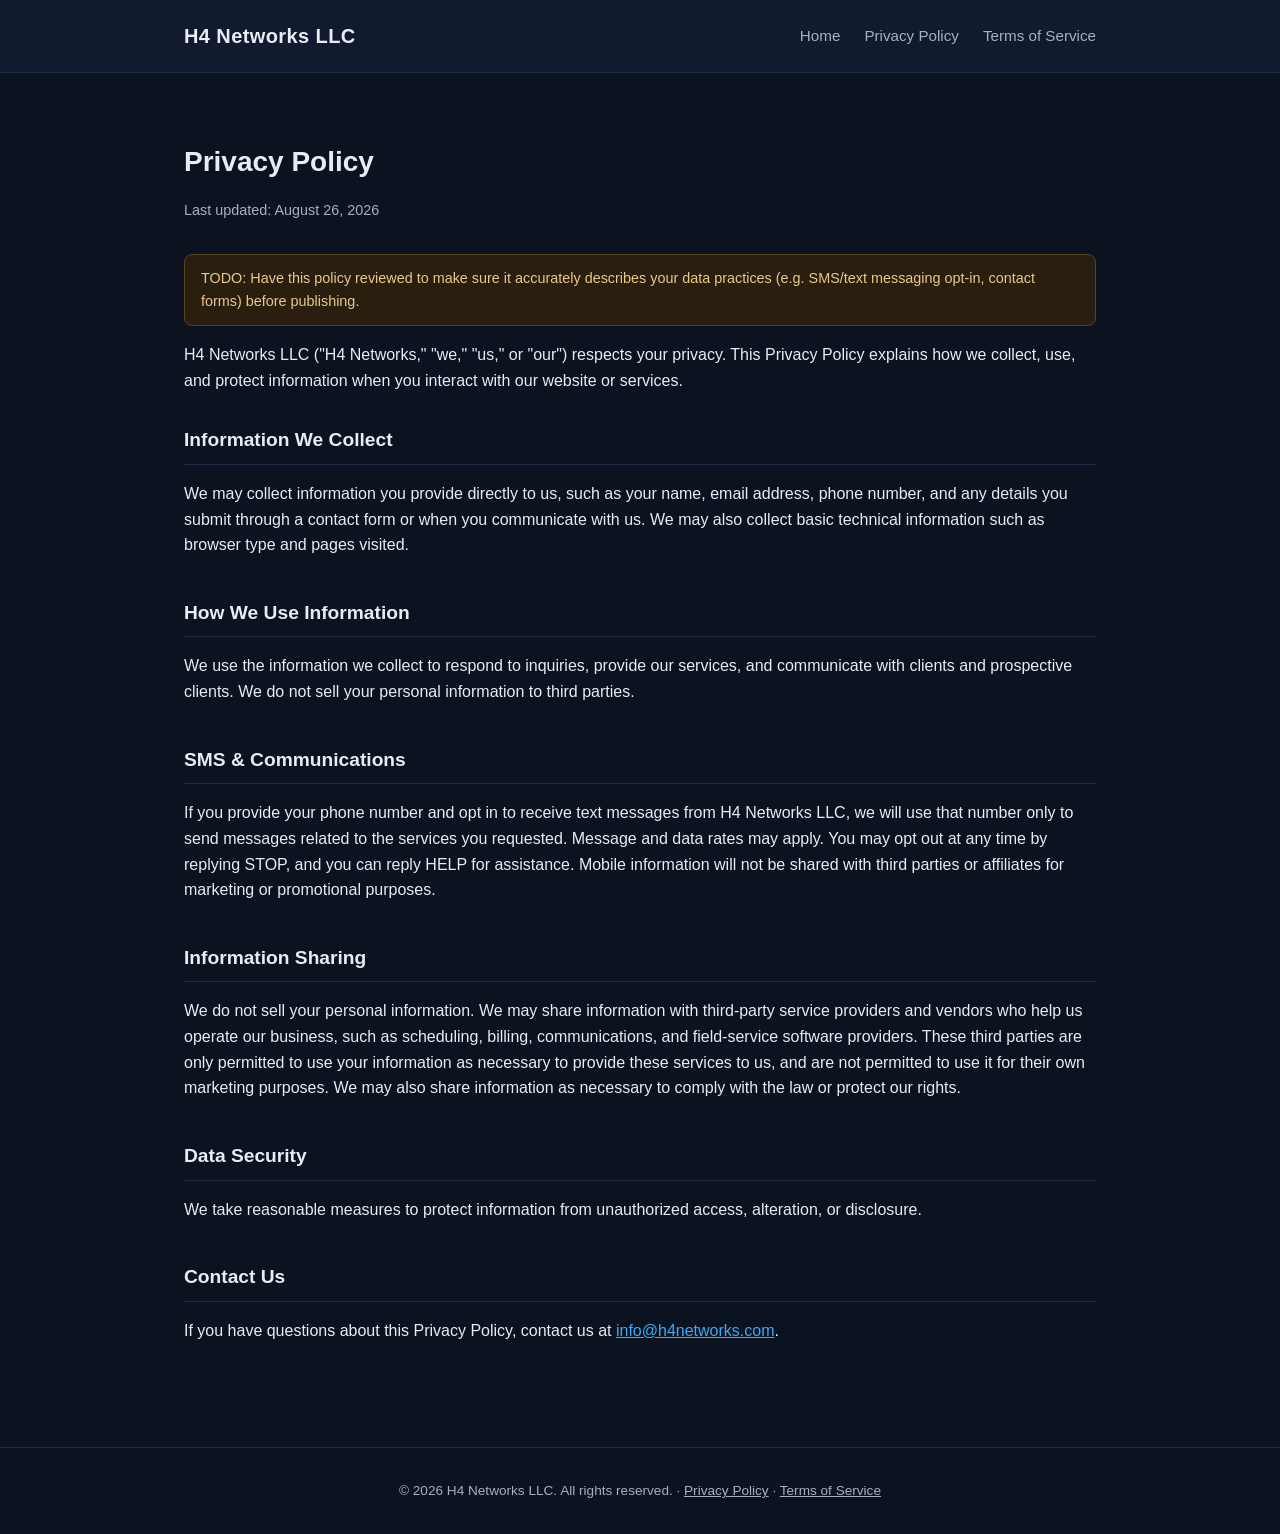
==== privacy.html @ 7e6a8252 "Initial commit: H4 Networks LLC business site Home, Privacy Policy, and Terms of Service pages for T" ====
<!DOCTYPE html>
<html lang="en">
<head>
<meta charset="UTF-8">
<meta name="viewport" content="width=device-width, initial-scale=1.0">
<title>Privacy Policy | H4 Networks LLC</title>
<link rel="stylesheet" href="assets/style.css">
</head>
<body class="legal">
<header>
  <div class="nav">
    <a class="brand" href="index.html">H4 Networks LLC</a>
    <nav class="nav-links">
      <a href="index.html">Home</a>
      <a href="privacy.html">Privacy Policy</a>
      <a href="terms.html">Terms of Service</a>
    </nav>
  </div>
</header>

<main>
  <h1>Privacy Policy</h1>
  <p class="updated">Last updated: August 26, 2026</p>

  <div class="todo">
    TODO: Have this policy reviewed to make sure it accurately describes your data practices (e.g. SMS/text messaging opt-in, contact forms) before publishing.
  </div>

  <p>
    H4 Networks LLC ("H4 Networks," "we," "us," or "our") respects your privacy. This Privacy
    Policy explains how we collect, use, and protect information when you interact with our
    website or services.
  </p>

  <section>
    <h2>Information We Collect</h2>
    <p>
      We may collect information you provide directly to us, such as your name, email address,
      phone number, and any details you submit through a contact form or when you communicate
      with us. We may also collect basic technical information such as browser type and pages
      visited.
    </p>
  </section>

  <section>
    <h2>How We Use Information</h2>
    <p>
      We use the information we collect to respond to inquiries, provide our services, and
      communicate with clients and prospective clients. We do not sell your personal
      information to third parties.
    </p>
  </section>

  <section>
    <h2>SMS &amp; Communications</h2>
    <p>
      If you provide your phone number and opt in to receive text messages from H4 Networks LLC,
      we will use that number only to send messages related to the services you requested.
      Message and data rates may apply. You may opt out at any time by replying STOP, and you
      can reply HELP for assistance. Mobile information will not be shared with third parties or
      affiliates for marketing or promotional purposes.
    </p>
  </section>

  <section>
    <h2>Information Sharing</h2>
    <p>
      We do not sell your personal information. We may share information with third-party
      service providers and vendors who help us operate our business, such as scheduling,
      billing, communications, and field-service software providers. These third parties are
      only permitted to use your information as necessary to provide these services to us, and
      are not permitted to use it for their own marketing purposes. We may also share
      information as necessary to comply with the law or protect our rights.
    </p>
  </section>

  <section>
    <h2>Data Security</h2>
    <p>
      We take reasonable measures to protect information from unauthorized access, alteration,
      or disclosure.
    </p>
  </section>

  <section>
    <h2>Contact Us</h2>
    <p>
      If you have questions about this Privacy Policy, contact us at
      <a href="mailto:info@h4networks.com">info@h4networks.com</a>.
    </p>
  </section>
</main>

<footer>
  &copy; 2026 H4 Networks LLC. All rights reserved. &middot;
  <a href="privacy.html">Privacy Policy</a> &middot;
  <a href="terms.html">Terms of Service</a>
</footer>
</body>
</html>
---- assets/style.css ----
:root {
  --bg: #0b1220;
  --bg-alt: #111a2e;
  --text: #e8ecf4;
  --text-dim: #a7b0c2;
  --accent: #3fa9f5;
  --border: #1f2a44;
  --max-width: 960px;
}

* { box-sizing: border-box; }

html, body {
  margin: 0;
  padding: 0;
  background: var(--bg);
  color: var(--text);
  font-family: -apple-system, BlinkMacSystemFont, "Segoe UI", Roboto, Helvetica, Arial, sans-serif;
  line-height: 1.6;
}

a { color: var(--accent); }

header {
  border-bottom: 1px solid var(--border);
  background: var(--bg-alt);
}

.nav {
  max-width: var(--max-width);
  margin: 0 auto;
  padding: 1.25rem 1.5rem;
  display: flex;
  align-items: center;
  justify-content: space-between;
  flex-wrap: wrap;
  gap: 1rem;
}

.brand {
  font-size: 1.25rem;
  font-weight: 700;
  color: var(--text);
  text-decoration: none;
  letter-spacing: 0.02em;
}

.nav-links {
  display: flex;
  gap: 1.5rem;
  flex-wrap: wrap;
}

.nav-links a {
  color: var(--text-dim);
  text-decoration: none;
  font-size: 0.95rem;
}

.nav-links a:hover { color: var(--accent); }

main {
  max-width: var(--max-width);
  margin: 0 auto;
  padding: 3rem 1.5rem 4rem;
}

.hero {
  padding: 2.5rem 0 3rem;
  border-bottom: 1px solid var(--border);
  margin-bottom: 2.5rem;
}

.hero h1 {
  font-size: 2.25rem;
  margin: 0 0 0.75rem;
}

.hero p.tagline {
  color: var(--text-dim);
  font-size: 1.15rem;
  margin: 0;
}

.services-grid {
  display: grid;
  grid-template-columns: repeat(auto-fit, minmax(220px, 1fr));
  gap: 1.25rem;
  margin: 2rem 0;
}

.service-card {
  background: var(--bg-alt);
  border: 1px solid var(--border);
  border-radius: 10px;
  padding: 1.25rem;
}

.service-card h3 {
  margin: 0 0 0.5rem;
  font-size: 1.05rem;
  color: var(--accent);
}

.service-card p {
  margin: 0;
  color: var(--text-dim);
  font-size: 0.95rem;
}

section { margin-bottom: 2.5rem; }

section h2 {
  font-size: 1.4rem;
  border-bottom: 1px solid var(--border);
  padding-bottom: 0.5rem;
  margin-bottom: 1rem;
}

.contact-list {
  list-style: none;
  padding: 0;
  margin: 0;
}

.contact-list li {
  padding: 0.4rem 0;
  color: var(--text-dim);
}

.contact-list strong {
  color: var(--text);
  display: inline-block;
  width: 110px;
}

footer {
  border-top: 1px solid var(--border);
  color: var(--text-dim);
  font-size: 0.85rem;
  text-align: center;
  padding: 2rem 1.5rem;
}

footer a { color: var(--text-dim); }

.legal main h1 {
  font-size: 1.75rem;
  margin-bottom: 0.25rem;
}

.legal .updated {
  color: var(--text-dim);
  font-size: 0.9rem;
  margin-bottom: 2rem;
}

.legal h2 {
  font-size: 1.2rem;
  margin-top: 2rem;
}

.todo {
  background: #2a1f0f;
  border: 1px solid #5a4420;
  color: #e8c98a;
  border-radius: 8px;
  padding: 0.75rem 1rem;
  font-size: 0.9rem;
  margin: 1rem 0;
}
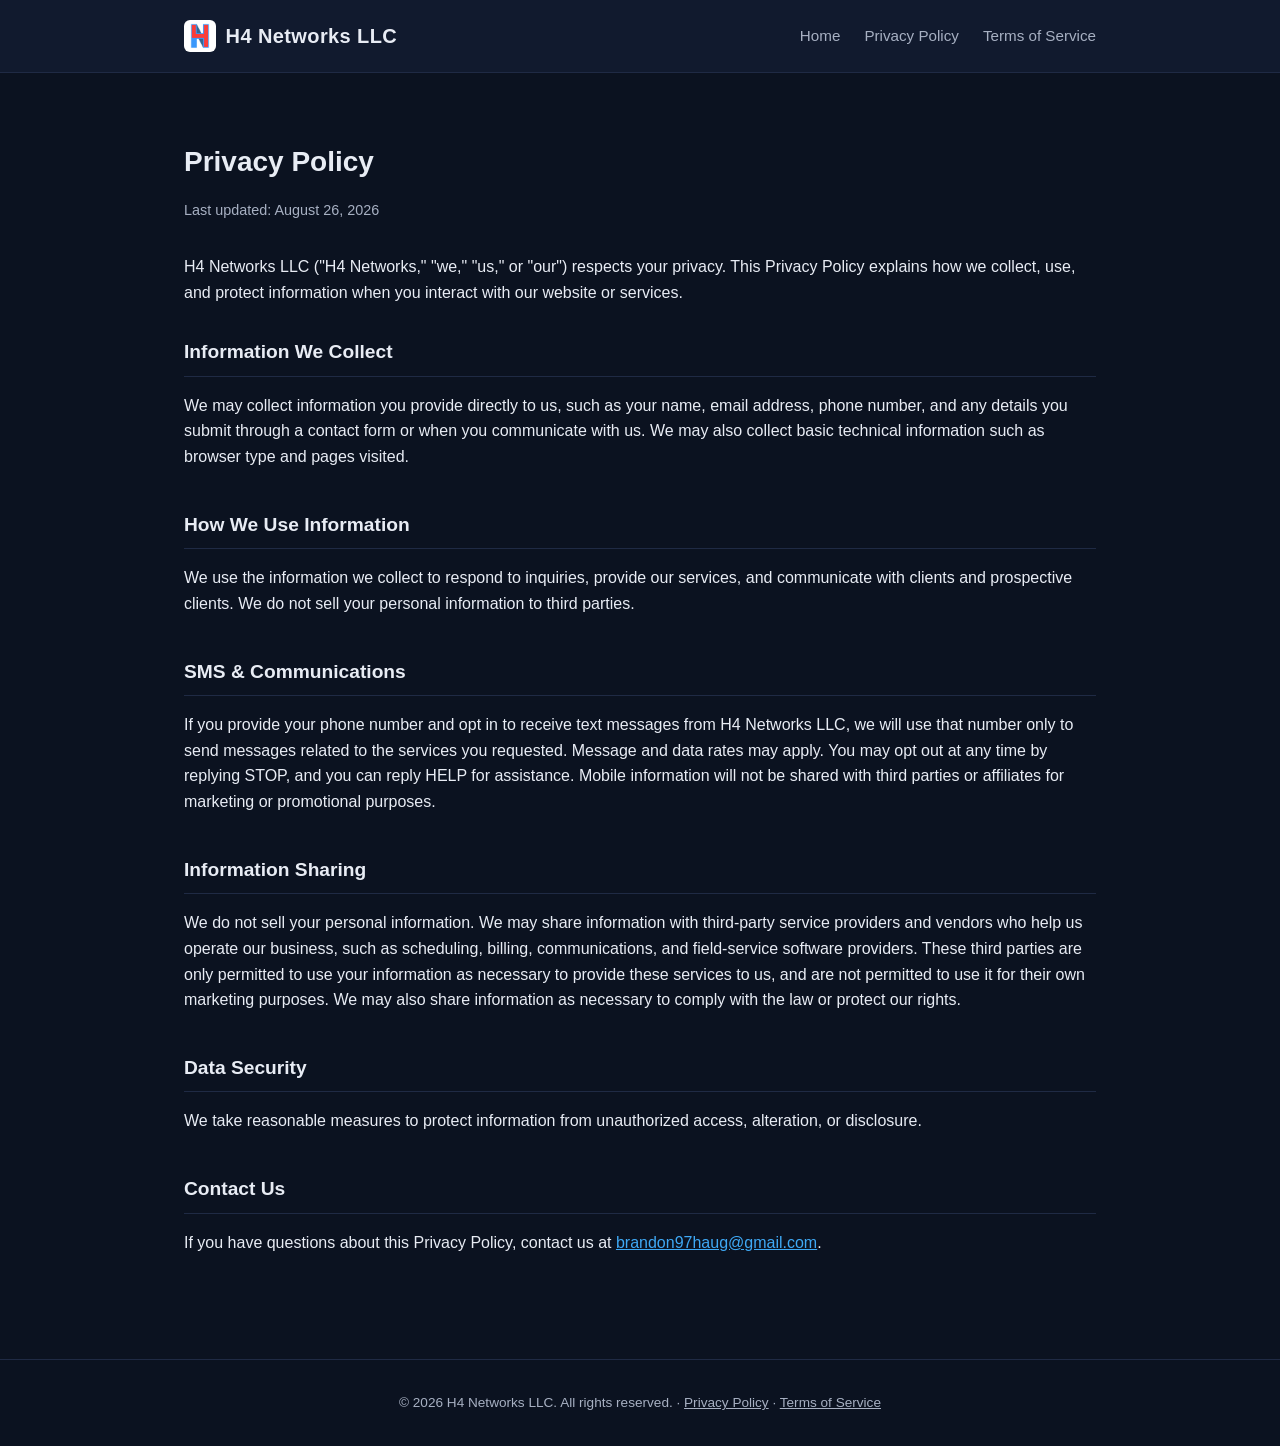
==== commit 07ac0121: "Add logo, favicon, and real contact info; remove placeholders Integrate H4 Networks logo and favicon" ====
--- a/privacy.html
+++ b/privacy.html
@@ -4,12 +4,20 @@
 <meta charset="UTF-8">
 <meta name="viewport" content="width=device-width, initial-scale=1.0">
 <title>Privacy Policy | H4 Networks LLC</title>
+<link rel="icon" type="image/svg+xml" href="assets/favicon/favicon.svg">
+<link rel="icon" type="image/png" sizes="96x96" href="assets/favicon/favicon-96x96.png">
+<link rel="shortcut icon" href="assets/favicon/favicon.ico">
+<link rel="apple-touch-icon" sizes="180x180" href="assets/favicon/apple-touch-icon.png">
+<link rel="manifest" href="assets/favicon/site.webmanifest">
 <link rel="stylesheet" href="assets/style.css">
 </head>
 <body class="legal">
 <header>
   <div class="nav">
-    <a class="brand" href="index.html">H4 Networks LLC</a>
+    <a class="brand" href="index.html">
+      <img src="assets/H4logo.jpg" alt="H4 Networks LLC logo" class="brand-logo">
+      H4 Networks LLC
+    </a>
     <nav class="nav-links">
       <a href="index.html">Home</a>
       <a href="privacy.html">Privacy Policy</a>
@@ -21,10 +29,6 @@
 <main>
   <h1>Privacy Policy</h1>
   <p class="updated">Last updated: August 26, 2026</p>
-
-  <div class="todo">
-    TODO: Have this policy reviewed to make sure it accurately describes your data practices (e.g. SMS/text messaging opt-in, contact forms) before publishing.
-  </div>
 
   <p>
     H4 Networks LLC ("H4 Networks," "we," "us," or "our") respects your privacy. This Privacy
@@ -86,7 +90,7 @@
     <h2>Contact Us</h2>
     <p>
       If you have questions about this Privacy Policy, contact us at
-      <a href="mailto:info@h4networks.com">info@h4networks.com</a>.
+      <a href="mailto:brandon97haug@gmail.com">brandon97haug@gmail.com</a>.
     </p>
   </section>
 </main>
--- a/assets/style.css
+++ b/assets/style.css
@@ -38,11 +38,23 @@
 }
 
 .brand {
+  display: flex;
+  align-items: center;
+  gap: 0.6rem;
   font-size: 1.25rem;
   font-weight: 700;
   color: var(--text);
   text-decoration: none;
   letter-spacing: 0.02em;
+}
+
+.brand-logo {
+  height: 32px;
+  width: 32px;
+  object-fit: contain;
+  background: #fff;
+  border-radius: 6px;
+  padding: 3px;
 }
 
 .nav-links {
@@ -160,12 +172,3 @@
   margin-top: 2rem;
 }
 
-.todo {
-  background: #2a1f0f;
-  border: 1px solid #5a4420;
-  color: #e8c98a;
-  border-radius: 8px;
-  padding: 0.75rem 1rem;
-  font-size: 0.9rem;
-  margin: 1rem 0;
-}
